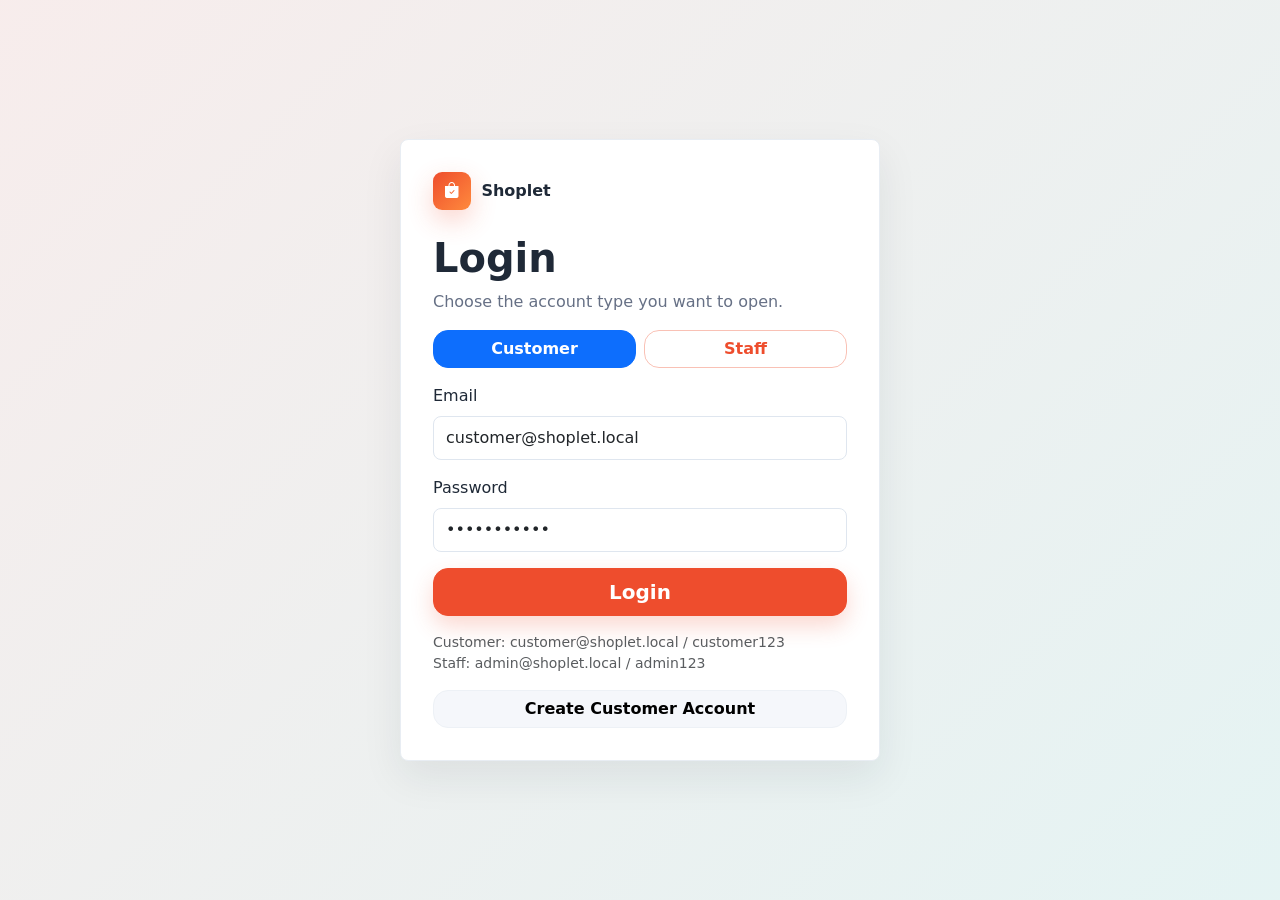
==== login.html @ 45705df6 "FIRST COMMIT NO CHANGES" ====
<!doctype html>
<html lang="en">
<head>
  <meta charset="utf-8">
  <meta name="viewport" content="width=device-width, initial-scale=1">
  <title>Login | Shoplet</title>
  <link href="https://cdn.jsdelivr.net/npm/bootstrap@5.3.3/dist/css/bootstrap.min.css" rel="stylesheet">
  <link href="https://cdn.jsdelivr.net/npm/bootstrap-icons@1.11.3/font/bootstrap-icons.css" rel="stylesheet">
  <link href="css/style.css" rel="stylesheet">
  <link href="css/responsive.css" rel="stylesheet">
  <link href="css/animations.css" rel="stylesheet">
</head>
<body class="auth-page" data-page="login">
  <main class="auth-card fade-in-up">
    <a class="brand-mark" href="index.html">
      <span><i class="bi bi-bag-check-fill"></i></span>
      Shoplet
    </a>
    <h1>Login</h1>
    <p>Choose the account type you want to open.</p>
    <form class="stacked-form" id="loginForm">
      <div class="row g-2">
        <div class="col-6">
          <input class="btn-check" type="radio" name="role" id="roleCustomer" value="customer" checked>
          <label class="btn btn-outline-primary w-100" for="roleCustomer">Customer</label>
        </div>
        <div class="col-6">
          <input class="btn-check" type="radio" name="role" id="roleStaff" value="staff">
          <label class="btn btn-outline-primary w-100" for="roleStaff">Staff</label>
        </div>
      </div>
      <div>
        <label class="form-label" for="email">Email</label>
        <input class="form-control" id="email" name="email" type="email" value="customer@shoplet.local" required>
      </div>
      <div>
        <label class="form-label" for="password">Password</label>
        <input class="form-control" id="password" name="password" type="password" value="customer123" required>
      </div>
      <div class="alert alert-danger d-none" id="loginAlert"></div>
      <button class="btn btn-primary btn-lg" type="submit">Login</button>
      <div class="small text-muted">
        Customer: customer@shoplet.local / customer123<br>
        Staff: admin@shoplet.local / admin123
      </div>
      <a class="btn btn-light" href="register.html">Create Customer Account</a>
    </form>
  </main>

  <script src="https://cdn.jsdelivr.net/npm/bootstrap@5.3.3/dist/js/bootstrap.bundle.min.js"></script>
  <script src="js/storage.js"></script>
  <script src="js/login.js"></script>
  <script src="js/transitions.js"></script>
</body>
</html>
---- css/style.css ----
:root {
  --shoplet-primary: #ee4d2d;
  --shoplet-primary-dark: #d83f23;
  --shoplet-accent: #00a68a;
  --shoplet-ink: #1f2937;
  --shoplet-muted: #667085;
  --shoplet-line: #e8edf3;
  --shoplet-soft: #f6f8fb;
  --shoplet-card: #ffffff;
  --shoplet-warning: #ffb020;
  --shadow-soft: 0 16px 40px rgba(31, 41, 55, 0.08);
  --shadow-hover: 0 20px 48px rgba(238, 77, 45, 0.16);
}

* {
  box-sizing: border-box;
}

body {
  min-height: 100vh;
  font-family: Inter, ui-sans-serif, system-ui, -apple-system, BlinkMacSystemFont, "Segoe UI", sans-serif;
  color: var(--shoplet-ink);
  background: #ffffff;
}

a {
  text-decoration: none;
}

img {
  max-width: 100%;
  display: block;
}

.fw-black {
  font-weight: 900;
}

.btn {
  border-radius: 15px;
  font-weight: 700;
  transition: transform 180ms ease, box-shadow 180ms ease, background-color 180ms ease;
}

.btn:hover {
  transform: translateY(-1px);
}

.btn-primary {
  --bs-btn-bg: var(--shoplet-primary);
  --bs-btn-border-color: var(--shoplet-primary);
  --bs-btn-hover-bg: var(--shoplet-primary-dark);
  --bs-btn-hover-border-color: var(--shoplet-primary-dark);
  box-shadow: 0 10px 22px rgba(238, 77, 45, 0.22);
}

.btn-outline-primary {
  --bs-btn-color: var(--shoplet-primary);
  --bs-btn-border-color: rgba(238, 77, 45, 0.35);
  --bs-btn-hover-bg: var(--shoplet-primary);
  --bs-btn-hover-border-color: var(--shoplet-primary);
}

.btn-light {
  --bs-btn-bg: #f5f7fb;
  --bs-btn-border-color: #edf1f6;
}

.btn-icon {
  width: 42px;
  height: 42px;
  display: inline-flex;
  align-items: center;
  justify-content: center;
  border-radius: 8px;
  border: 1px solid var(--shoplet-line);
  background: #ffffff;
  color: var(--shoplet-muted);
}

.brand-mark {
  display: inline-flex;
  align-items: center;
  gap: 0.65rem;
  color: var(--shoplet-ink);
  font-weight: 900;
  letter-spacing: 0;
}

.brand-mark span {
  width: 38px;
  height: 38px;
  display: inline-flex;
  align-items: center;
  justify-content: center;
  border-radius: 9px;
  color: #ffffff;
  background: linear-gradient(135deg, var(--shoplet-primary), #ff8a3d);
  box-shadow: 0 10px 26px rgba(238, 77, 45, 0.24);
}

.shoplet-navbar {
  background: rgba(255, 255, 255, 0.94);
  backdrop-filter: blur(16px);
  border-bottom: 1px solid rgba(232, 237, 243, 0.88);
}

.shoplet-navbar .nav-link {
  color: var(--shoplet-muted);
  font-weight: 700;
}

.shoplet-navbar .nav-link.active,
.shoplet-navbar .nav-link:hover {
  color: var(--shoplet-primary);
}

.hero {
  min-height: 78vh;
  display: flex;
  align-items: center;
  position: relative;
  isolation: isolate;
  overflow: hidden;
  background:
    linear-gradient(90deg, rgba(20, 25, 36, 0.82), rgba(20, 25, 36, 0.42), rgba(20, 25, 36, 0.2)),
    url("https://images.unsplash.com/photo-1607082349566-187342175e2f?auto=format&fit=crop&w=1800&q=80") center / cover;
}

.hero::after {
  content: "";
  position: absolute;
  inset: auto 0 0;
  height: 130px;
  background: linear-gradient(180deg, rgba(255, 255, 255, 0), #ffffff);
  z-index: -1;
}

.hero-content {
  max-width: 710px;
  color: #ffffff;
  padding: 7.5rem 0 5.5rem;
}

.hero-content h1 {
  font-size: clamp(3rem, 7vw, 6.25rem);
  line-height: 0.95;
  font-weight: 900;
  letter-spacing: 0;
  margin-bottom: 1.25rem;
}

.hero-content p {
  max-width: 650px;
  color: rgba(255, 255, 255, 0.88);
  font-size: clamp(1rem, 2vw, 1.22rem);
}

.hero-actions {
  display: flex;
  flex-wrap: wrap;
  gap: 0.75rem;
  margin-top: 2rem;
}

.section-pad {
  padding: 4.5rem 0;
}

.section-heading {
  display: flex;
  align-items: end;
  justify-content: space-between;
  gap: 1rem;
  margin-bottom: 1.7rem;
}

.section-heading h2 {
  font-size: clamp(1.6rem, 3vw, 2.4rem);
  font-weight: 900;
  margin: 0;
}

.section-heading p {
  max-width: 580px;
  color: var(--shoplet-muted);
  margin: 0;
}

.feature-strip {
  background: var(--shoplet-soft);
}

.feature-card {
  height: 100%;
  padding: 1.5rem;
  border-radius: 8px;
  background: #ffffff;
  border: 1px solid var(--shoplet-line);
  box-shadow: var(--shadow-soft);
}

.feature-card i {
  display: inline-flex;
  width: 44px;
  height: 44px;
  align-items: center;
  justify-content: center;
  color: var(--shoplet-primary);
  border-radius: 8px;
  background: #fff0eb;
  margin-bottom: 1rem;
}

.feature-card h3 {
  font-size: 1.05rem;
  font-weight: 900;
}

.feature-card p {
  color: var(--shoplet-muted);
  margin: 0;
}

.product-card {
  height: 100%;
  border: 1px solid var(--shoplet-line);
  border-radius: 8px;
  overflow: hidden;
  background: var(--shoplet-card);
  box-shadow: 0 10px 26px rgba(31, 41, 55, 0.05);
  transition: transform 180ms ease, box-shadow 180ms ease, border-color 180ms ease;
}

.product-card:hover {
  transform: translateY(-4px);
  border-color: rgba(238, 77, 45, 0.28);
  box-shadow: var(--shadow-hover);
}

.product-media {
  position: relative;
  aspect-ratio: 4 / 3;
  background: #eef2f7;
  overflow: hidden;
}

.product-media img {
  width: 100%;
  height: 100%;
  object-fit: cover;
  transition: transform 260ms ease;
}

.product-card:hover .product-media img {
  transform: scale(1.04);
}

.sale-badge {
  position: absolute;
  top: 0.75rem;
  left: 0.75rem;
  border-radius: 999px;
  padding: 0.35rem 0.65rem;
  background: rgba(255, 255, 255, 0.94);
  color: var(--shoplet-primary);
  font-size: 0.75rem;
  font-weight: 900;
  box-shadow: 0 8px 20px rgba(0, 0, 0, 0.12);
}

.product-body {
  padding: 1rem;
}

.product-meta,
.product-footer {
  display: flex;
  align-items: center;
  justify-content: space-between;
  gap: 0.75rem;
}

.product-meta {
  color: var(--shoplet-muted);
  font-size: 0.85rem;
  font-weight: 700;
}

.product-meta i {
  color: var(--shoplet-warning);
}

.product-body h3 {
  min-height: 2.7rem;
  margin: 0.55rem 0 0.35rem;
  font-size: 1.05rem;
  font-weight: 900;
}

.product-body p {
  min-height: 3rem;
  color: var(--shoplet-muted);
  font-size: 0.92rem;
  margin-bottom: 0.85rem;
}

.product-footer strong {
  color: var(--shoplet-primary);
  font-size: 1.12rem;
}

.product-footer span {
  color: var(--shoplet-muted);
  font-size: 0.85rem;
}

.product-actions {
  display: grid;
  grid-template-columns: 0.9fr 1.1fr;
  gap: 0.55rem;
  margin-top: 1rem;
}

.product-actions .btn {
  display: inline-flex;
  align-items: center;
  justify-content: center;
  gap: 0.35rem;
  min-height: 42px;
}

.featured-card .product-actions {
  grid-template-columns: 1fr 1fr;
}

.auth-page {
  min-height: 100vh;
  display: grid;
  place-items: center;
  background:
    linear-gradient(135deg, rgba(238, 77, 45, 0.08), rgba(0, 166, 138, 0.08)),
    #f8fafc;
  padding: 1rem;
}

.auth-card {
  width: min(100%, 480px);
  padding: 2rem;
  border-radius: 8px;
  background: #ffffff;
  border: 1px solid var(--shoplet-line);
  box-shadow: var(--shadow-soft);
}

.auth-card h1 {
  font-weight: 900;
  margin: 1.5rem 0 0.5rem;
}

.auth-card p {
  color: var(--shoplet-muted);
}

.stacked-form {
  display: grid;
  gap: 1rem;
}

.form-control,
.form-select {
  border-radius: 8px;
  border-color: #dfe6ef;
  min-height: 44px;
}

.form-control:focus,
.form-select:focus {
  border-color: rgba(238, 77, 45, 0.45);
  box-shadow: 0 0 0 0.2rem rgba(238, 77, 45, 0.13);
}

.summary-card,
.content-panel,
.tracking-panel,
.order-card {
  border: 1px solid var(--shoplet-line);
  border-radius: 8px;
  background: #ffffff;
  box-shadow: var(--shadow-soft);
}

.summary-card {
  padding: 1.25rem;
  position: sticky;
  top: 6rem;
}

.summary-card h2 {
  font-size: 1.15rem;
  font-weight: 900;
  margin-bottom: 1rem;
}

.summary-row {
  display: flex;
  justify-content: space-between;
  gap: 1rem;
  padding: 0.65rem 0;
  color: var(--shoplet-muted);
  border-bottom: 1px solid var(--shoplet-line);
}

.summary-row strong {
  color: var(--shoplet-ink);
}

.summary-row.total {
  border-bottom: 0;
  color: var(--shoplet-ink);
  font-size: 1.1rem;
}

.cart-line,
.checkout-line {
  display: grid;
  align-items: center;
  gap: 1rem;
  padding: 1rem;
  border: 1px solid var(--shoplet-line);
  border-radius: 8px;
  background: #ffffff;
}

.cart-line {
  grid-template-columns: 96px 1fr auto;
  margin-bottom: 1rem;
}

.cart-line img,
.checkout-line img,
.order-items-strip img {
  width: 76px;
  height: 76px;
  object-fit: cover;
  border-radius: 8px;
}

.cart-line-body {
  display: grid;
  grid-template-columns: 1fr auto auto;
  align-items: center;
  gap: 1rem;
}

.cart-line h2 {
  font-size: 1.02rem;
  font-weight: 900;
  margin: 0;
}

.cart-line p {
  color: var(--shoplet-muted);
  margin: 0.2rem 0 0;
}

.quantity-control {
  display: grid;
  grid-template-columns: 42px 72px 42px;
  gap: 0.35rem;
}

.quantity-control .form-control {
  text-align: center;
}

.checkout-line {
  grid-template-columns: 66px 1fr auto;
  margin-bottom: 0.75rem;
}

.checkout-line img {
  width: 58px;
  height: 58px;
}

.checkout-line span {
  display: block;
  color: var(--shoplet-muted);
  font-size: 0.9rem;
}

.empty-state {
  text-align: center;
  padding: 3rem 1.5rem;
  border: 1px dashed #d7e0ea;
  border-radius: 8px;
  background: #ffffff;
}

.empty-state.compact {
  padding: 2rem 1.25rem;
}

.empty-state i {
  display: inline-flex;
  width: 58px;
  height: 58px;
  align-items: center;
  justify-content: center;
  border-radius: 8px;
  color: var(--shoplet-primary);
  background: #fff0eb;
  font-size: 1.5rem;
  margin-bottom: 1rem;
}

.empty-state h2 {
  font-size: 1.25rem;
  font-weight: 900;
}

.empty-state p {
  color: var(--shoplet-muted);
}

.status-pill {
  display: inline-flex;
  align-items: center;
  justify-content: center;
  border-radius: 999px;
  padding: 0.38rem 0.75rem;
  background: #fff0eb;
  color: var(--shoplet-primary);
  font-weight: 900;
  font-size: 0.8rem;
  white-space: nowrap;
}

.eyebrow {
  display: inline-flex;
  color: var(--shoplet-primary);
  font-size: 0.78rem;
  font-weight: 900;
  letter-spacing: 0.04em;
  text-transform: uppercase;
}

.toast-stack {
  position: fixed;
  right: 1rem;
  bottom: 1rem;
  z-index: 1090;
  display: grid;
  gap: 0.6rem;
}

.shoplet-toast {
  min-width: 240px;
  max-width: min(360px, calc(100vw - 2rem));
  padding: 0.85rem 1rem;
  border-radius: 8px;
  color: #ffffff;
  background: #18202f;
  box-shadow: var(--shadow-soft);
  opacity: 0;
  transform: translateY(10px);
  transition: opacity 180ms ease, transform 180ms ease;
}

.shoplet-toast.is-visible {
  opacity: 1;
  transform: translateY(0);
}

.shoplet-toast-warning {
  background: #ad6800;
}

.shoplet-modal {
  border-radius: 8px;
  border: 0;
  box-shadow: var(--shadow-soft);
}

.footer {
  border-top: 1px solid var(--shoplet-line);
  padding: 2rem 0;
  color: var(--shoplet-muted);
  background: #ffffff;
}
---- css/responsive.css ----
@media (max-width: 1199.98px) {
  .dashboard-layout,
  .admin-shell {
    grid-template-columns: 1fr;
  }

  .sidebar,
  .admin-sidebar {
    position: static;
    height: auto;
  }

  .admin-nav {
    grid-template-columns: repeat(2, minmax(0, 1fr));
  }
}

@media (max-width: 991.98px) {
  .hero {
    min-height: 72vh;
  }

  .dashboard-hero {
    grid-template-columns: 1fr;
  }

  .toolbar {
    grid-template-columns: 1fr;
  }

  .cart-line,
  .cart-line-body {
    grid-template-columns: 1fr;
  }

  .cart-line img {
    width: 100%;
    height: 180px;
  }

  .summary-card {
    position: static;
  }
}

@media (max-width: 767.98px) {
  .section-pad {
    padding: 3rem 0;
  }

  .section-heading,
  .order-card-header,
  .order-card-footer,
  .tracking-header,
  .admin-topbar {
    align-items: stretch;
    flex-direction: column;
  }

  .hero-content {
    padding: 6.5rem 0 4rem;
  }

  .hero-actions .btn,
  .product-actions .btn {
    width: 100%;
  }

  .product-actions {
    grid-template-columns: 1fr;
  }

  .dashboard-main {
    padding-top: 5.5rem;
  }

  .category-list {
    grid-template-columns: repeat(2, minmax(0, 1fr));
  }

  .profile-details .detail-row,
  .checkout-line {
    grid-template-columns: 1fr;
  }

  .checkout-line img {
    width: 100%;
    height: 150px;
  }

  .admin-main {
    padding: 1rem;
  }

  .admin-nav {
    grid-template-columns: 1fr;
  }

  .bar-row {
    grid-template-columns: 1fr;
    gap: 0.4rem;
  }
}

@media (max-width: 575.98px) {
  .auth-card {
    padding: 1.25rem;
  }

  .brand-mark span {
    width: 34px;
    height: 34px;
  }

  .quantity-control {
    grid-template-columns: 42px 1fr 42px;
  }

  .toast-stack {
    right: 0.75rem;
    left: 0.75rem;
  }

  .shoplet-toast {
    width: 100%;
  }
}
---- css/animations.css ----
body {
  opacity: 0;
  transform: translateY(8px);
  transition: opacity 220ms ease, transform 220ms ease;
}

body.page-ready {
  opacity: 1;
  transform: translateY(0);
}

.fade-in-up {
  animation: fadeInUp 420ms ease both;
}

.soft-pulse {
  animation: softPulse 2800ms ease-in-out infinite;
}

@keyframes fadeInUp {
  from {
    opacity: 0;
    transform: translateY(16px);
  }

  to {
    opacity: 1;
    transform: translateY(0);
  }
}

@keyframes softPulse {
  0%,
  100% {
    transform: translateY(0);
  }

  50% {
    transform: translateY(-5px);
  }
}
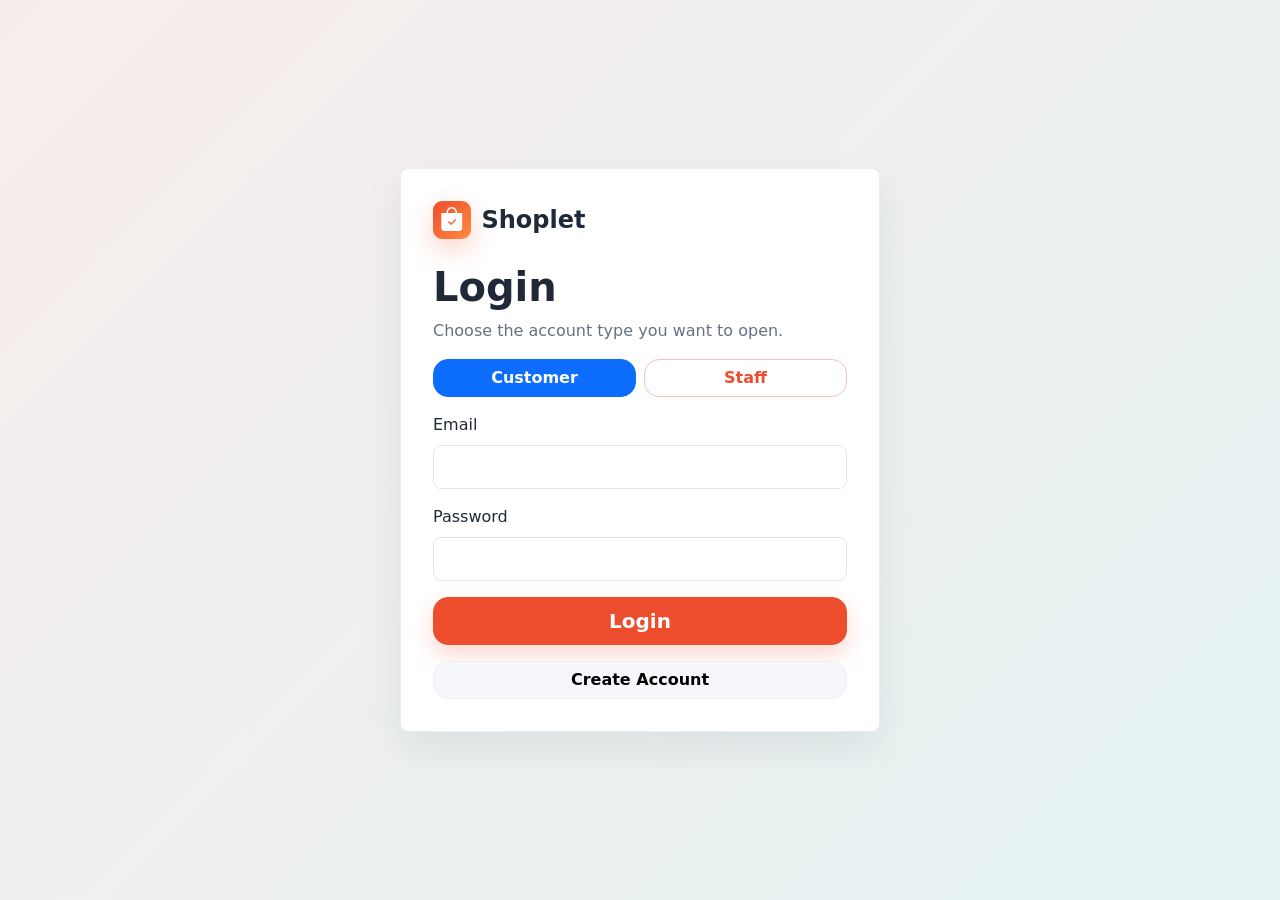
==== commit 03889a9b: "NEW CHANGES" ====
--- a/login.html
+++ b/login.html
@@ -31,19 +31,15 @@
       </div>
       <div>
         <label class="form-label" for="email">Email</label>
-        <input class="form-control" id="email" name="email" type="email" value="customer@shoplet.local" required>
+        <input class="form-control" id="email" name="email" type="email" required>
       </div>
       <div>
         <label class="form-label" for="password">Password</label>
-        <input class="form-control" id="password" name="password" type="password" value="customer123" required>
+        <input class="form-control" id="password" name="password" type="password" required>
       </div>
       <div class="alert alert-danger d-none" id="loginAlert"></div>
       <button class="btn btn-primary btn-lg" type="submit">Login</button>
-      <div class="small text-muted">
-        Customer: customer@shoplet.local / customer123<br>
-        Staff: admin@shoplet.local / admin123
-      </div>
-      <a class="btn btn-light" href="register.html">Create Customer Account</a>
+      <a class="btn btn-light" href="register.html">Create Account</a>
     </form>
   </main>
 
--- a/css/style.css
+++ b/css/style.css
@@ -85,6 +85,7 @@
   color: var(--shoplet-ink);
   font-weight: 900;
   letter-spacing: 0;
+  font-size: 1.50rem;
 }
 
 .brand-mark span {
